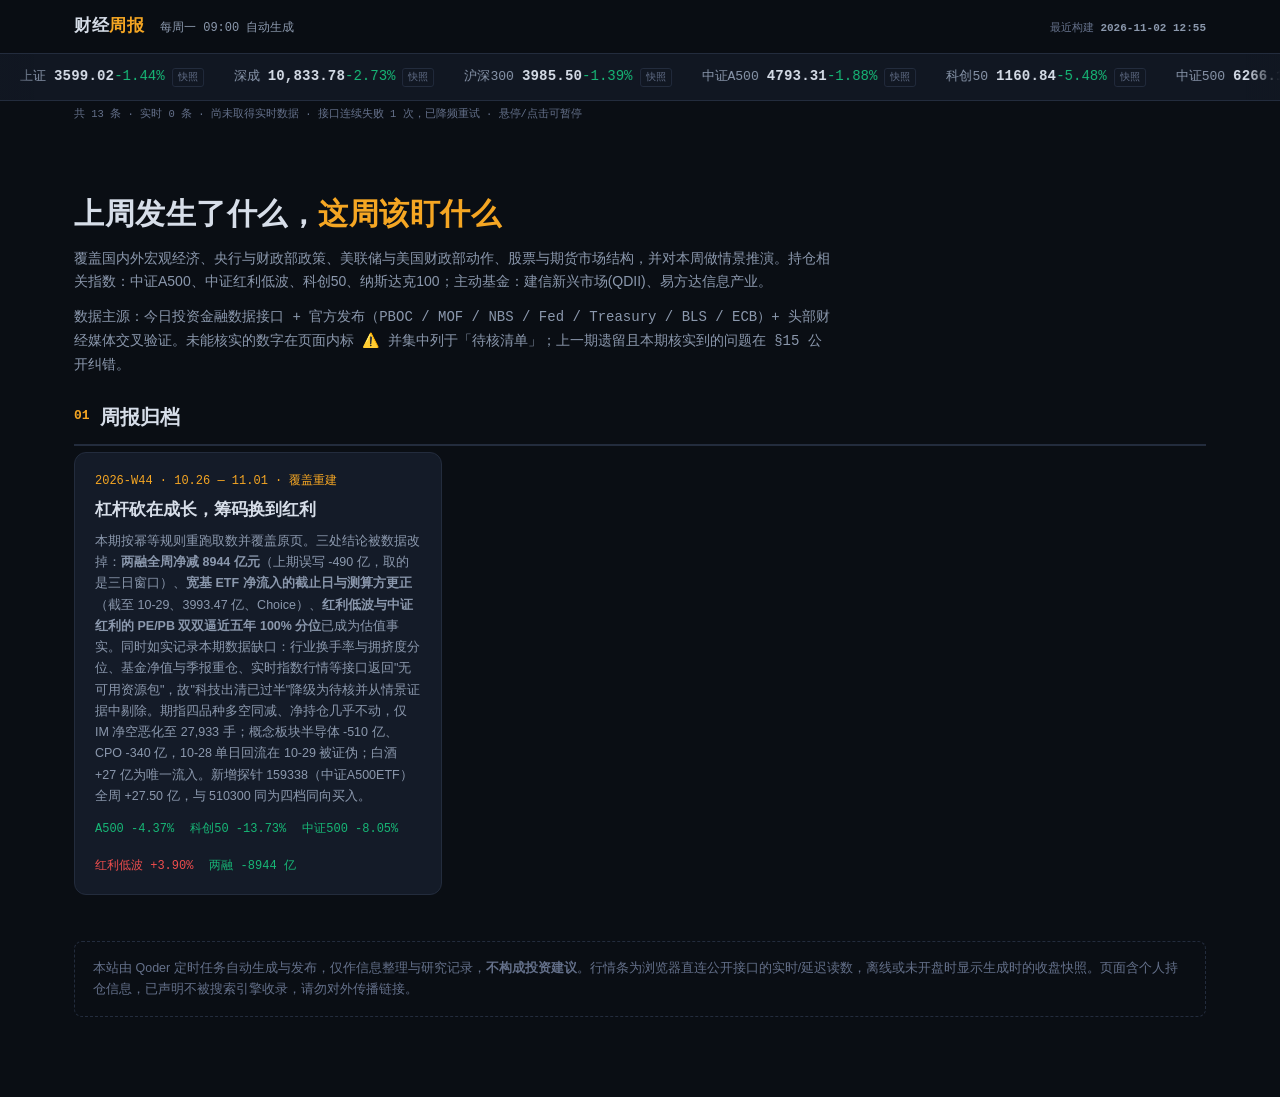
==== index.html @ dc5ccf6e "feat(holdings): 新增标普中国A股大盘红利低波50（SPCLLHCP）对照，§10.2b＋行情条＋来源59；规范补该指数取数口径与 MCP 40001 现状；资源版本递增至 2026-1" ====
<!DOCTYPE html>
<html lang="zh-CN">
<head>
<meta charset="UTF-8">
<meta name="viewport" content="width=device-width, initial-scale=1">
<meta name="robots" content="noindex,nofollow">
<title>财经周报 · 归档</title>
<link rel="stylesheet" href="assets/css/theme.css?v=2026-11-03l">
<style>
  .hero { padding: 34px 0 10px; }
  .hero h1 { font-size: 30px; margin: 0 0 8px; letter-spacing: .5px; }
  .hero h1 span { color: var(--acc); }
  .hero p { color: var(--txt-2); font-size: 14px; max-width: 760px; }
  .wk { display: block; background: var(--card); border: 1px solid var(--line); border-radius: 12px; padding: 18px 20px; }
  .wk:hover { border-color: var(--acc); text-decoration: none; }
  .wk .id { font-family: var(--mono); font-size: 12px; color: var(--acc); }
  .wk .t { font-size: 16.5px; font-weight: 700; color: var(--txt); margin: 4px 0 8px; }
  .wk .d { font-size: 12.5px; color: var(--txt-2); }
  .wk .row { display: flex; gap: 16px; flex-wrap: wrap; margin-top: 12px; font-family: var(--mono); font-size: 12px; }
  .hold { font-family: var(--mono); font-size: 12.5px; color: var(--txt-2); }
  .hold b { color: var(--txt); }
</style>
</head>
<body>

<header class="masthead">
  <div class="inner">
    <div class="brand">财经<span>周报</span></div>
    <div class="issue">每周一 09:00 自动生成</div>
    <div class="stamp">最近构建 <b>2026-11-02 12:55</b></div>
  </div>
</header>

<div class="ticker"><div class="track" id="ticker-strip"></div></div>
<div class="tickmeta"><span id="ticker-meta"></span></div>

<div class="wrap">
  <div class="hero">
    <h1>上周发生了什么，<span>这周该盯什么</span></h1>
    <p>覆盖国内外宏观经济、央行与财政部政策、美联储与美国财政部动作、股票与期货市场结构，并对本周做情景推演。持仓相关指数：中证A500、中证红利低波、科创50、纳斯达克100；主动基金：建信新兴市场(QDII)、易方达信息产业。</p>
    <p class="hold">数据主源：今日投资金融数据接口 + 官方发布（PBOC / MOF / NBS / Fed / Treasury / BLS / ECB）+ 头部财经媒体交叉验证。未能核实的数字在页面内标 <b>⚠️</b> 并集中列于「待核清单」；上一期遗留且本期核实到的问题在 §15 公开纠错。</p>
  </div>

  <section>
    <h2><span class="no">01</span>周报归档</h2>
    <div class="grid g3">
      <a class="wk" href="weeks/2026-W44.html">
        <div class="id">2026-W44 · 10.26 — 11.01 · 覆盖重建</div>
        <div class="t">杠杆砍在成长，筹码换到红利</div>
        <div class="d">本期按幂等规则重跑取数并覆盖原页。三处结论被数据改掉：<b>两融全周净减 8944 亿元</b>（上期误写 -490 亿，取的是三日窗口）、<b>宽基 ETF 净流入的截止日与测算方更正</b>（截至 10-29、3993.47 亿、Choice）、<b>红利低波与中证红利的 PE/PB 双双逼近五年 100% 分位</b>已成为估值事实。同时如实记录本期数据缺口：行业换手率与拥挤度分位、基金净值与季报重仓、实时指数行情等接口返回"无可用资源包"，故"科技出清已过半"降级为待核并从情景证据中剔除。期指四品种多空同减、净持仓几乎不动，仅 IM 净空恶化至 27,933 手；概念板块半导体 -510 亿、CPO -340 亿，10-28 单日回流在 10-29 被证伪；白酒 +27 亿为唯一流入。新增探针 159338（中证A500ETF）全周 +27.50 亿，与 510300 同为四档同向买入。</div>
        <div class="row"><span class="down">A500 -4.37%</span><span class="down">科创50 -13.73%</span><span class="down">中证500 -8.05%</span><span class="up">红利低波 +3.90%</span><span class="down">两融 -8944 亿</span></div>
      </a>
    </div>
  </section>

  <div class="disclaimer">
    本站由 Qoder 定时任务自动生成与发布，仅作信息整理与研究记录，<b>不构成投资建议</b>。行情条为浏览器直连公开接口的实时/延迟读数，离线或未开盘时显示生成时的收盘快照。页面含个人持仓信息，已声明不被搜索引擎收录，请勿对外传播链接。
  </div>
</div>

<script src="assets/js/ticker.js?v=2026-11-03l"></script>
<script>
window.FW_TICK = [
  {name:"上证",     em:"1.000001", tc:"sh000001", dec:2, snapshot:{price:3599.02, pct:-1.44}},
  {name:"深成",     em:"0.399001", tc:"sz399001", dec:2, snapshot:{price:10833.78, pct:-2.73}},
  {name:"沪深300",  em:"1.000300", tc:"sh000300", dec:2, snapshot:{price:3985.50, pct:-1.39}},
  {name:"中证A500", em:"1.000510", tc:"sh000510", dec:2, snapshot:{price:4793.31, pct:-1.88}},
  {name:"科创50",   em:"1.000688", tc:"sh000688", dec:2, snapshot:{price:1160.84, pct:-5.48}},
  {name:"中证500",  em:"1.000905", tc:"sh000905", dec:2, snapshot:{price:6266.19, pct:-2.91}},
  {name:"红利低波", em:"2.H30269",               dec:2, snapshot:{price:11380.10, pct:0.65}},
  {name:"恒生",     em:"124.HSI",  tc:"hkHSI",   dec:2, snapshot:{price:23294.42, pct:1.46}},
  {name:"纳指100",  tc:"usNDX",                  dec:2, snapshot:{price:28384.85, pct:-3.46}},
  {name:"纳指综合", tc:"usIXIC",                 dec:2, snapshot:{price:25437.00, pct:-2.86}},
  {name:"标普500",  em:"100.SPX",  tc:"usINX",   dec:2, snapshot:{price:7580.07, pct:-1.82}},
  {name:"布伦特",                                dec:2, snapshot:{price:111.79, pct:-1.44}},
  {name:"USD/CNY",                               dec:4, snapshot:{price:6.7138, pct:-0.05}}
];
</script>
</body>
</html>
---- assets/css/theme.css ----
/* 财经周报 · 深色金融终端主题 */
:root {
  --bg: #0a0e14;
  --bg-2: #111722;
  --card: #141b28;
  --card-2: #18202f;
  --line: #232c3d;
  --txt: #d7dee9;
  --txt-2: #8b98ad;
  --txt-3: #64708a;
  --up: #ef4d4d;
  --down: #17b877;
  --acc: #f5a623;
  --blue: #4b8bfd;
  --mono: "SF Mono", "JetBrains Mono", Consolas, "Courier New", monospace;
}
* { box-sizing: border-box; }
html, body { margin: 0; padding: 0; }
body {
  background: var(--bg);
  color: var(--txt);
  font-family: -apple-system, "Segoe UI", "PingFang SC", "Microsoft YaHei", sans-serif;
  font-size: 15px;
  line-height: 1.7;
  -webkit-font-smoothing: antialiased;
}
a { color: var(--blue); text-decoration: none; }
a:hover { text-decoration: underline; }

/* 顶栏 */
.masthead {
  position: sticky; top: 0; z-index: 50;
  background: rgba(10,14,20,.94);
  border-bottom: 1px solid var(--line);
  backdrop-filter: blur(8px);
}
.masthead .inner {
  max-width: 1180px; margin: 0 auto; padding: 12px 24px;
  display: flex; align-items: baseline; gap: 16px; flex-wrap: wrap;
}
.brand { font-size: 17px; font-weight: 700; letter-spacing: .5px; }
.brand span { color: var(--acc); }
.issue { font-family: var(--mono); font-size: 12px; color: var(--txt-2); }
.stamp { margin-left: auto; font-family: var(--mono); font-size: 11px; color: var(--txt-3); }
.stamp b { color: var(--txt-2); font-weight: 600; }

/* 行情条：自动滚动跑马灯（悬停/触摸暂停），字号较初版放大 */
.ticker {
  position: relative; border-bottom: 1px solid var(--line); background: var(--bg-2);
  overflow: hidden;
}
.ticker::before, .ticker::after {
  content: ""; position: absolute; top: 0; bottom: 0; width: 34px; z-index: 2; pointer-events: none;
}
.ticker::before { left: 0; background: linear-gradient(90deg, var(--bg-2), rgba(17,23,34,0)); }
.ticker::after { right: 0; background: linear-gradient(270deg, var(--bg-2), rgba(17,23,34,0)); }
.ticker .track {
  display: flex; width: max-content;
  animation: fw-marquee var(--dur, 70s) linear infinite;
  will-change: transform;
}
.ticker:hover .track, .ticker.paused .track,
.ticker:focus-within .track { animation-play-state: paused; }
.ticker .grp { display: flex; gap: 30px; padding: 11px 30px 11px 20px; }
@keyframes fw-marquee { from { transform: translateX(0); } to { transform: translateX(-50%); } }
@media (prefers-reduced-motion: reduce) {
  .ticker .track { animation: none; }
  .ticker { overflow-x: auto; }
}
.q { flex: 0 0 auto; font-family: var(--mono); font-size: 14px; white-space: nowrap; display: inline-flex; align-items: baseline; }
.q .n { color: var(--txt-2); margin-right: 8px; font-size: 13px; }
.q .v { font-weight: 700; letter-spacing: .2px; }
.q .c.up { color: var(--up); }
.q .c.down { color: var(--down); }
.q .c.flat { color: var(--txt-2); }
.q .mode { font-size: 10px; color: var(--txt-3); margin-left: 7px; border: 1px solid var(--line); padding: 0 5px; border-radius: 3px; }
.q .mode.live { color: var(--down); border-color: #1d4b3a; }
.tickmeta {
  max-width: 1180px; margin: 0 auto; padding: 5px 24px 0;
  font-family: var(--mono); font-size: 10.5px; color: var(--txt-3);
}

/* 布局 */
.wrap { max-width: 1180px; margin: 0 auto; padding: 30px 24px 80px; }
section { margin-bottom: 46px; scroll-margin-top: 120px; }
h2 {
  font-size: 20px; margin: 0 0 6px; padding-bottom: 10px;
  border-bottom: 2px solid var(--line); display: flex; align-items: center; gap: 10px;
}
h2 .no { font-family: var(--mono); color: var(--acc); font-size: 13px; }
h3 { font-size: 15.5px; margin: 26px 0 10px; color: var(--txt); }
h4 { font-size: 13.5px; margin: 18px 0 8px; color: var(--txt-2); font-weight: 600; }
.lead { color: var(--txt-2); font-size: 13px; margin: 0 0 18px; }
p { margin: 0 0 12px; }

/* 卡片 / 网格 */
.grid { display: grid; gap: 14px; }
.g2 { grid-template-columns: repeat(2, 1fr); }
.g3 { grid-template-columns: repeat(3, 1fr); }
.g4 { grid-template-columns: repeat(4, 1fr); }
.card {
  background: var(--card); border: 1px solid var(--line); border-radius: 10px;
  padding: 16px 18px;
}
.card.accent { border-left: 3px solid var(--acc); }
.card.risk { border-left: 3px solid var(--up); background: #1c1620; }
.card.base { border-left: 3px solid var(--down); }
.card h4 { margin-top: 0; color: var(--txt); }
.metric { font-family: var(--mono); font-size: 24px; font-weight: 700; }
.metric.up { color: var(--up); }
.metric.down { color: var(--down); }
.label { font-size: 12px; color: var(--txt-2); }
.sub { font-size: 11.5px; color: var(--txt-3); font-family: var(--mono); }

/* 表格 */
table { width: 100%; border-collapse: collapse; font-size: 13px; margin: 10px 0 6px; }
th, td { padding: 9px 11px; border-bottom: 1px solid var(--line); text-align: right; }
th:first-child, td:first-child { text-align: left; }
thead th { color: var(--txt-2); font-weight: 600; font-size: 11.5px; text-transform: uppercase; letter-spacing: .4px; background: var(--card-2); }
tbody tr:hover { background: #171f2d; }
td.up, .up { color: var(--up); }
td.down, .down { color: var(--down); }
td.num, .num { font-family: var(--mono); }

/* 列表与要点 */
ul.tight { margin: 0; padding-left: 20px; }
ul.tight li { margin-bottom: 7px; }
.pill {
  display: inline-block; font-size: 11px; font-family: var(--mono);
  padding: 1px 8px; border-radius: 20px; border: 1px solid var(--line);
  color: var(--txt-2); margin-right: 6px;
}
.pill.bull { color: var(--up); border-color: #55272e; }
.pill.bear { color: var(--down); border-color: #1d4b3a; }
.pill.warn { color: var(--acc); border-color: #4a3a1a; }
.tag-verify { color: var(--acc); cursor: help; }
sup { font-size: 9.5px; color: var(--txt-3); font-family: var(--mono); }
a sup { color: var(--blue); }
#src ol { padding-left: 26px; }
#src li { margin-bottom: 6px; word-break: break-all; }

/* 图：高度由 chart.js 按内容设定（横向条形会自动变高），容器一律 overflow:hidden。
   旧版固定 300px + 脚本设 overflow-x:auto，会让浏览器把 overflow-y 也算成 auto，
   于是图右侧冒出一根竖向滚动条（2026-11-02 用户截图指出）。现在不许出现任何滚动条。 */
.chart { height: auto; min-height: 220px; margin: 8px 0 4px; overflow: hidden; }
.chart-note { font-size: 11.5px; color: var(--txt-3); }

/* 脚注 */
.src { font-size: 11.5px; color: var(--txt-3); }
.src ol { padding-left: 20px; margin: 6px 0; }
.disclaimer {
  margin-top: 36px; padding: 16px 18px; border: 1px dashed var(--line);
  border-radius: 8px; color: var(--txt-3); font-size: 12.5px;
}
footer.pager { display: flex; justify-content: space-between; gap: 12px; margin-top: 30px; flex-wrap: wrap; }
footer.pager a {
  border: 1px solid var(--line); border-radius: 8px; padding: 10px 16px;
  font-size: 13px; color: var(--txt-2);
}
footer.pager a:hover { border-color: var(--acc); color: var(--txt); text-decoration: none; }

/* 侧栏目录 */
.toc {
  position: fixed; right: 18px; top: 120px; width: 160px; z-index: 40;
  font-size: 12px; border-left: 1px solid var(--line); padding-left: 12px;
}
.toc a { display: block; color: var(--txt-3); margin-bottom: 7px; }
.toc a:hover, .toc a.on { color: var(--acc); text-decoration: none; }
@media (max-width: 1500px) { .toc { display: none; } }
/* 移动端与窄屏适配 */
@media (max-width: 1200px) {
  .wrap { padding: 24px 18px 64px; }
}
@media (max-width: 860px) {
  .g2, .g3 { grid-template-columns: minmax(0, 1fr); }
  .g4 { grid-template-columns: repeat(2, minmax(0, 1fr)); }
  body { font-size: 14.5px; }
  .wrap { padding: 18px 13px 54px; }
  .masthead .inner, .ticker .inner, .tickmeta { padding-left: 13px; padding-right: 13px; }
  .masthead .inner { gap: 8px; padding-top: 10px; padding-bottom: 10px; }
  .brand { font-size: 15.5px; }
  .issue, .stamp { font-size: 10.5px; }
  .stamp { margin-left: 0; flex-basis: 100%; }
  h2 { font-size: 17.5px; }
  .lead { font-size: 12.5px; }
  .q { font-size: 13.5px; }
  .q .n { font-size: 12.5px; }
  .ticker .grp { gap: 22px; padding: 9px 22px 9px 13px; }
  .card { padding: 13px 14px; }
  .metric { font-size: 19px; }
  .chart { min-height: 200px; }
  table { font-size: 13px; }
  th, td { padding: 7px 8px; }
  .wk .row { font-size: 11.5px; gap: 10px; }
  footer.pager { flex-direction: column; }
  footer.pager a { text-align: center; }

  /* 关键修正：旧版把所有表格在窄屏一律 min-width:620px，
     两列表格也被撑开，导致卡片胀破网格列宽（§2.2 就是这么坏的）。
     现在按列数分策略：≥3 列改成"一行一张卡"的堆叠视图，2 列表格自然换行。 */
  table[data-stack="1"] { display: block; min-width: 0; }
  table[data-stack="1"] thead { display: none; }
  table[data-stack="1"], table[data-stack="1"] tbody { width: 100%; }
  table[data-stack="1"] tr {
    display: grid; grid-template-columns: 1fr 1fr; gap: 2px 12px; align-items: baseline;
    border: 1px solid var(--line); border-left: 3px solid var(--acc);
    border-radius: 8px; padding: 9px 11px; margin-bottom: 8px; background: var(--card-2);
  }
  table[data-stack="1"] td {
    display: flex; justify-content: space-between; align-items: baseline; gap: 8px;
    border: 0; padding: 2px 0; text-align: right; font-size: 12.8px; min-width: 0;
  }
  table[data-stack="1"] td::before {
    content: attr(data-label); color: var(--txt-2); font-size: 11.5px;
    text-align: left; flex: 0 0 auto; max-width: 46%;
  }
  table[data-stack="1"] td:first-child::before { content: none; }
  table[data-stack="1"] td:first-child {
    display: block; grid-column: 1 / -1; color: var(--txt); font-weight: 700; text-align: left;
    font-size: 13px; margin-bottom: 5px; padding-bottom: 5px; border-bottom: 1px solid var(--line);
  }
  table[data-stack="1"] td.num { font-family: var(--mono); }
  /* 堆叠单元格的值是唯一弹性子项：不给 min-width:0 与换行约束时，
     长句和 [n] 上标会把卡片撑宽、进而撑破文档宽度（窄屏横向溢出）。 */
  table[data-stack="1"] td > * { min-width: 0; overflow-wrap: anywhere; }
  table[data-stack="1"] td { overflow-wrap: anywhere; }
  /* grid/flex 子项默认 min-width:auto，长内容会把轨道撑到超过容器；必须显式收到 0。 */
  table[data-stack="1"] tr > * { min-width: 0; }
  .card > *, .lead, .chart-note { overflow-wrap: anywhere; }
  /* 未堆叠的窄表（1—2 列）：自然换行，不强制宽度 */
  .tscroll table { min-width: 0; }
  .tscroll { overflow-x: visible; }

  /* 窄屏没有侧栏目录，改成一行可滑动的章节胶囊（之前手机端完全没有导航） */
  .masthead { position: static; }
  .toc {
    display: flex; position: static; width: auto; z-index: auto;
    border-left: 0; border-bottom: 1px solid var(--line); padding: 8px 0 10px;
    margin-bottom: 10px; overflow-x: auto; gap: 10px; scrollbar-width: none;
  }
  .toc::-webkit-scrollbar { display: none; }
  .toc a {
    flex: 0 0 auto; display: inline-block; margin: 0; white-space: nowrap;
    border: 1px solid var(--line); border-radius: 20px; padding: 3px 11px; font-size: 11.5px;
  }
}
/* 横向滚动容器只在超宽表格且未堆叠时启用 */
.tscroll { scrollbar-width: thin; }
.tscroll[data-scroll="1"] { overflow-x: auto; -webkit-overflow-scrolling: touch; padding-bottom: 4px; }
.tscroll[data-scroll="1"]::after {
  content: "← 表格可左右滑动 →"; display: block; text-align: center;
  font-family: var(--mono); font-size: 10.5px; color: var(--txt-3); padding: 3px 0 6px;
}
.chart-hint {
  text-align: center; font-family: var(--mono); font-size: 10.5px; color: var(--txt-3);
  padding: 2px 0 6px;
}
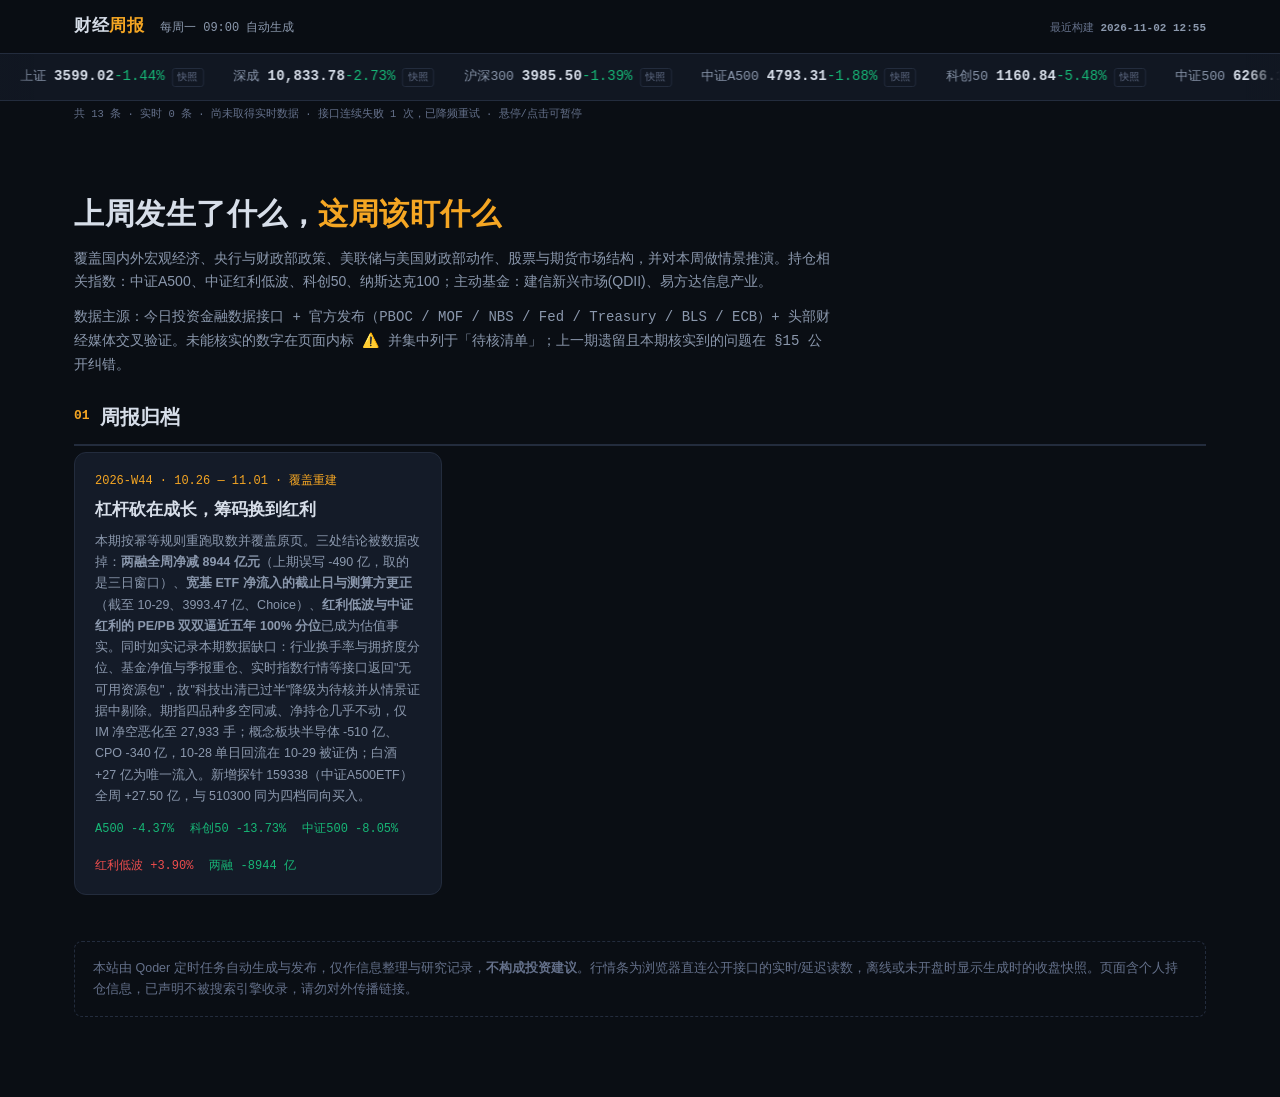
==== commit 960b4eb4: "chore(check): 加入页内相对链接存在性校验（早报 404 同类 bug 预防），资源版本递增至 2026-11-04m" ====
--- a/index.html
+++ b/index.html
@@ -5,7 +5,7 @@
 <meta name="viewport" content="width=device-width, initial-scale=1">
 <meta name="robots" content="noindex,nofollow">
 <title>财经周报 · 归档</title>
-<link rel="stylesheet" href="assets/css/theme.css?v=2026-11-03l">
+<link rel="stylesheet" href="assets/css/theme.css?v=2026-11-04m">
 <style>
   .hero { padding: 34px 0 10px; }
   .hero h1 { font-size: 30px; margin: 0 0 8px; letter-spacing: .5px; }
@@ -58,7 +58,7 @@
   </div>
 </div>
 
-<script src="assets/js/ticker.js?v=2026-11-03l"></script>
+<script src="assets/js/ticker.js?v=2026-11-04m"></script>
 <script>
 window.FW_TICK = [
   {name:"上证",     em:"1.000001", tc:"sh000001", dec:2, snapshot:{price:3599.02, pct:-1.44}},
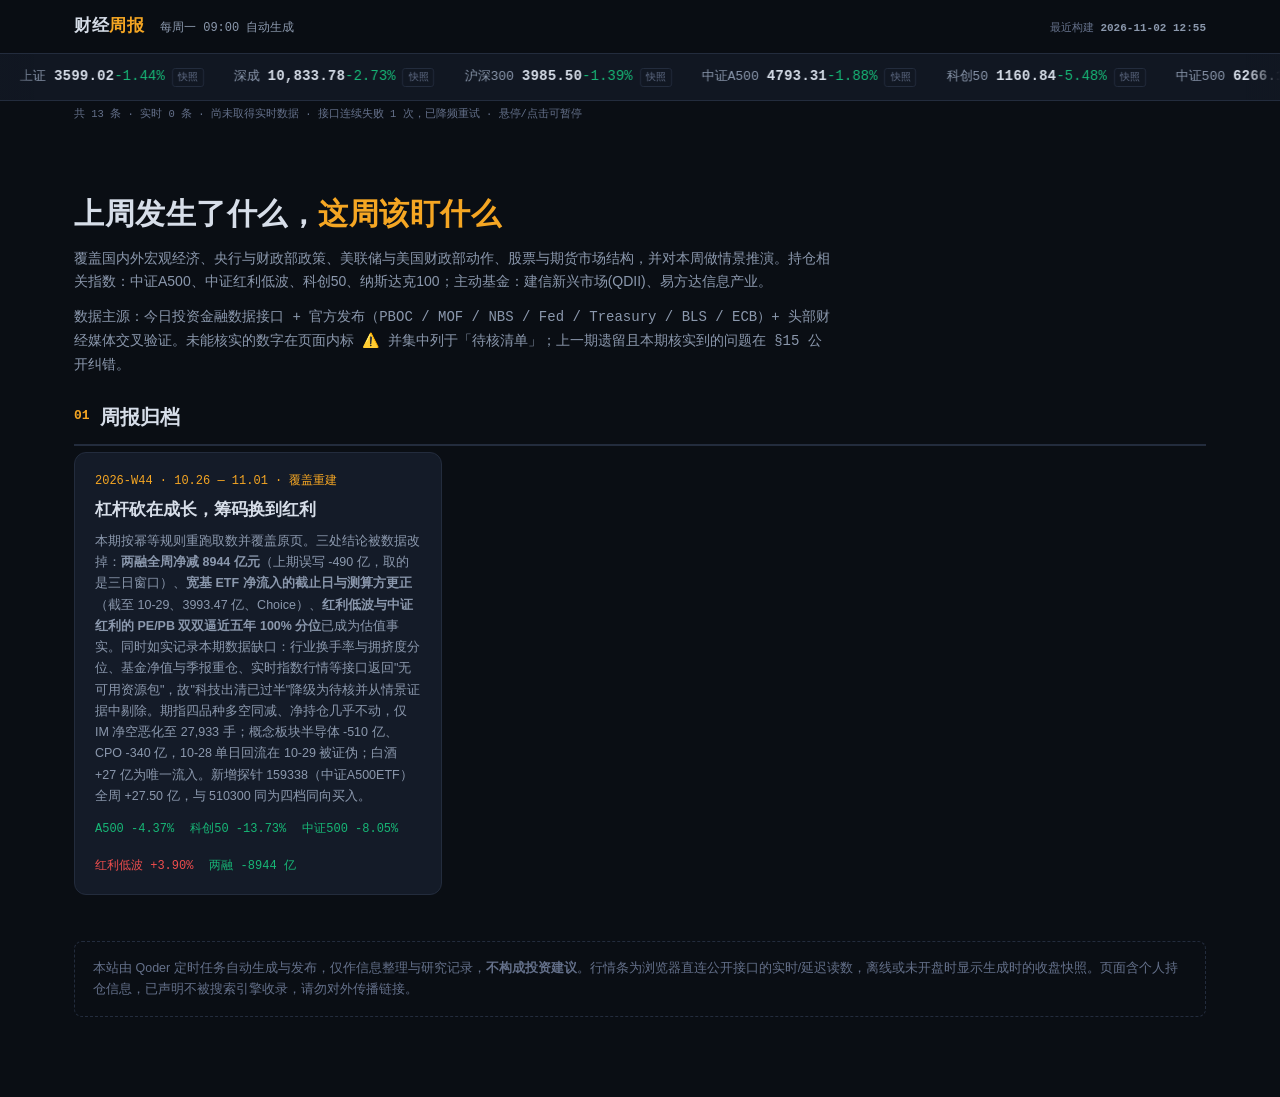
==== commit 9f4a2dc3: "feat(probes): 宽基 ETF 探针改为「每指数一只锚 ETF＝规模最大、正文写全称+跟踪指数」，新增 assets/fetch_etf_anchor.js（东财 fundmobapi EN" ====
--- a/index.html
+++ b/index.html
@@ -5,7 +5,7 @@
 <meta name="viewport" content="width=device-width, initial-scale=1">
 <meta name="robots" content="noindex,nofollow">
 <title>财经周报 · 归档</title>
-<link rel="stylesheet" href="assets/css/theme.css?v=2026-11-04m">
+<link rel="stylesheet" href="assets/css/theme.css?v=2026-11-06n">
 <style>
   .hero { padding: 34px 0 10px; }
   .hero h1 { font-size: 30px; margin: 0 0 8px; letter-spacing: .5px; }
@@ -58,7 +58,7 @@
   </div>
 </div>
 
-<script src="assets/js/ticker.js?v=2026-11-04m"></script>
+<script src="assets/js/ticker.js?v=2026-11-06n"></script>
 <script>
 window.FW_TICK = [
   {name:"上证",     em:"1.000001", tc:"sh000001", dec:2, snapshot:{price:3599.02, pct:-1.44}},
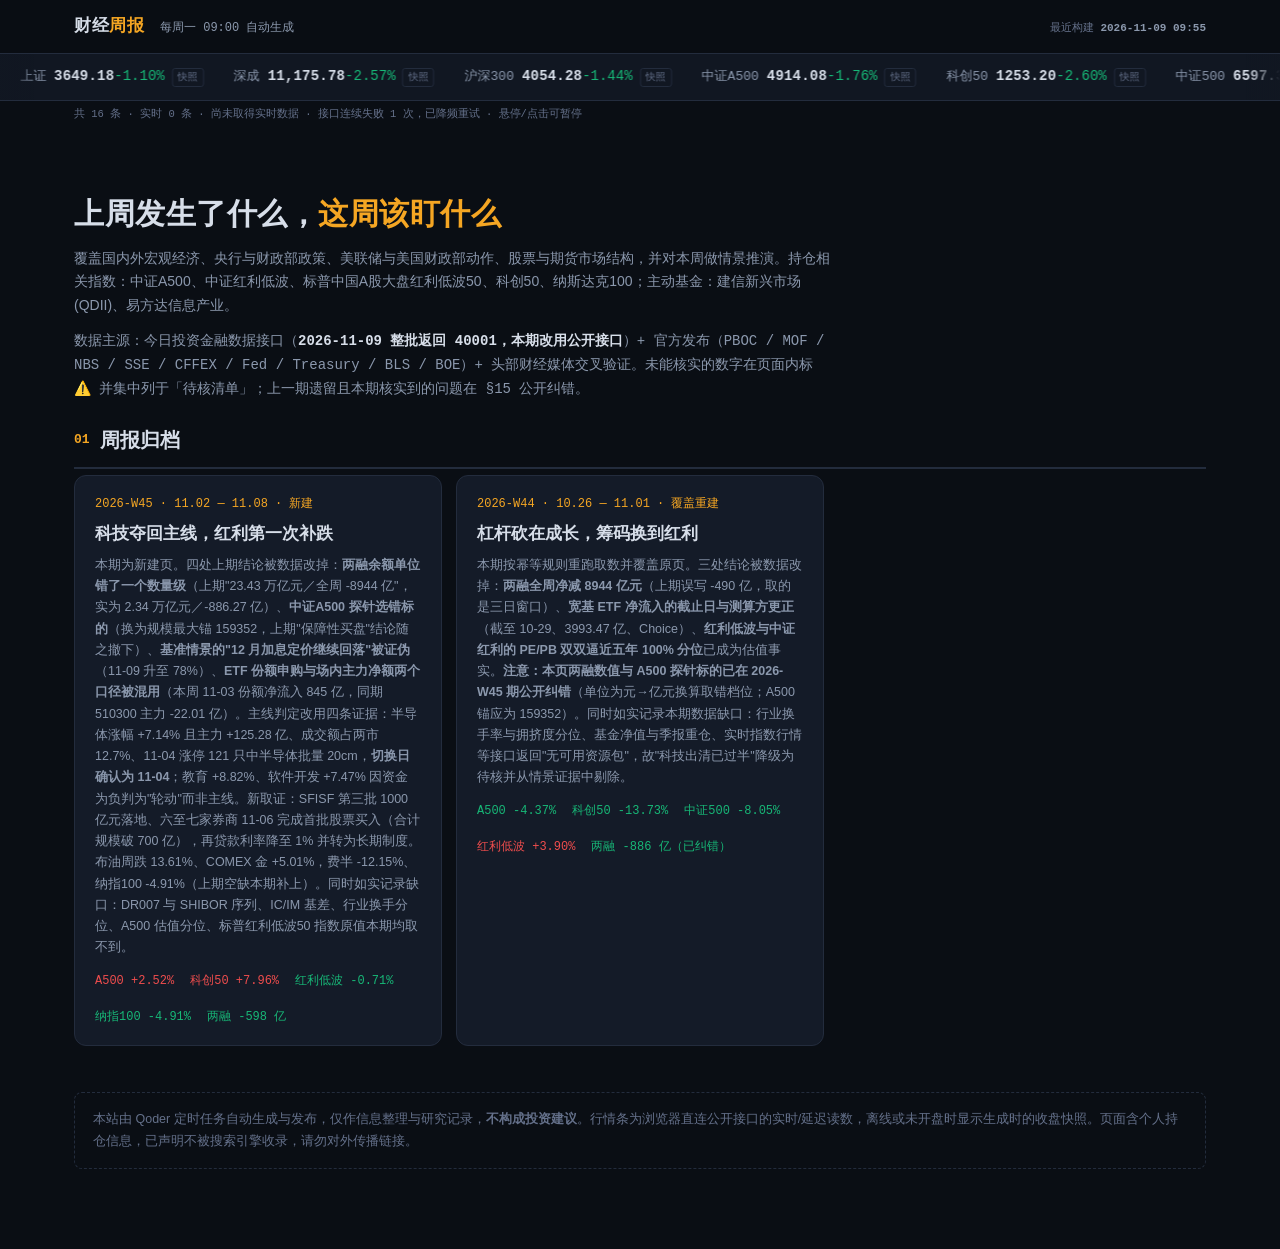
==== commit 0a738e47: "report: 2026-W45 科技夺回主线，红利第一次补跌 新建 11.02—11.08 期周报页与数据快照，重建归档首页。 MCP 本期整批 40001，取数改用规范 §2.5 公开接口。 公开" ====
--- a/index.html
+++ b/index.html
@@ -27,7 +27,7 @@
   <div class="inner">
     <div class="brand">财经<span>周报</span></div>
     <div class="issue">每周一 09:00 自动生成</div>
-    <div class="stamp">最近构建 <b>2026-11-02 12:55</b></div>
+    <div class="stamp">最近构建 <b>2026-11-09 09:55</b></div>
   </div>
 </header>
 
@@ -37,18 +37,24 @@
 <div class="wrap">
   <div class="hero">
     <h1>上周发生了什么，<span>这周该盯什么</span></h1>
-    <p>覆盖国内外宏观经济、央行与财政部政策、美联储与美国财政部动作、股票与期货市场结构，并对本周做情景推演。持仓相关指数：中证A500、中证红利低波、科创50、纳斯达克100；主动基金：建信新兴市场(QDII)、易方达信息产业。</p>
-    <p class="hold">数据主源：今日投资金融数据接口 + 官方发布（PBOC / MOF / NBS / Fed / Treasury / BLS / ECB）+ 头部财经媒体交叉验证。未能核实的数字在页面内标 <b>⚠️</b> 并集中列于「待核清单」；上一期遗留且本期核实到的问题在 §15 公开纠错。</p>
+    <p>覆盖国内外宏观经济、央行与财政部政策、美联储与美国财政部动作、股票与期货市场结构，并对本周做情景推演。持仓相关指数：中证A500、中证红利低波、标普中国A股大盘红利低波50、科创50、纳斯达克100；主动基金：建信新兴市场(QDII)、易方达信息产业。</p>
+    <p class="hold">数据主源：今日投资金融数据接口（<b>2026-11-09 整批返回 40001，本期改用公开接口</b>）+ 官方发布（PBOC / MOF / NBS / SSE / CFFEX / Fed / Treasury / BLS / BOE）+ 头部财经媒体交叉验证。未能核实的数字在页面内标 <b>⚠️</b> 并集中列于「待核清单」；上一期遗留且本期核实到的问题在 §15 公开纠错。</p>
   </div>
 
   <section>
     <h2><span class="no">01</span>周报归档</h2>
     <div class="grid g3">
+      <a class="wk" href="weeks/2026-W45.html">
+        <div class="id">2026-W45 · 11.02 — 11.08 · 新建</div>
+        <div class="t">科技夺回主线，红利第一次补跌</div>
+        <div class="d">本期为新建页。四处上期结论被数据改掉：<b>两融余额单位错了一个数量级</b>（上期"23.43 万亿元／全周 -8944 亿"，实为 2.34 万亿元／-886.27 亿）、<b>中证A500 探针选错标的</b>（换为规模最大锚 159352，上期"保障性买盘"结论随之撤下）、<b>基准情景的"12 月加息定价继续回落"被证伪</b>（11-09 升至 78%）、<b>ETF 份额申购与场内主力净额两个口径被混用</b>（本周 11-03 份额净流入 845 亿，同期 510300 主力 -22.01 亿）。主线判定改用四条证据：半导体涨幅 +7.14% 且主力 +125.28 亿、成交额占两市 12.7%、11-04 涨停 121 只中半导体批量 20cm，<b>切换日确认为 11-04</b>；教育 +8.82%、软件开发 +7.47% 因资金为负判为"轮动"而非主线。新取证：SFISF 第三批 1000 亿元落地、六至七家券商 11-06 完成首批股票买入（合计规模破 700 亿），再贷款利率降至 1% 并转为长期制度。布油周跌 13.61%、COMEX 金 +5.01%，费半 -12.15%、纳指100 -4.91%（上期空缺本期补上）。同时如实记录缺口：DR007 与 SHIBOR 序列、IC/IM 基差、行业换手分位、A500 估值分位、标普红利低波50 指数原值本期均取不到。</div>
+        <div class="row"><span class="up">A500 +2.52%</span><span class="up">科创50 +7.96%</span><span class="down">红利低波 -0.71%</span><span class="down">纳指100 -4.91%</span><span class="down">两融 -598 亿</span></div>
+      </a>
       <a class="wk" href="weeks/2026-W44.html">
         <div class="id">2026-W44 · 10.26 — 11.01 · 覆盖重建</div>
         <div class="t">杠杆砍在成长，筹码换到红利</div>
-        <div class="d">本期按幂等规则重跑取数并覆盖原页。三处结论被数据改掉：<b>两融全周净减 8944 亿元</b>（上期误写 -490 亿，取的是三日窗口）、<b>宽基 ETF 净流入的截止日与测算方更正</b>（截至 10-29、3993.47 亿、Choice）、<b>红利低波与中证红利的 PE/PB 双双逼近五年 100% 分位</b>已成为估值事实。同时如实记录本期数据缺口：行业换手率与拥挤度分位、基金净值与季报重仓、实时指数行情等接口返回"无可用资源包"，故"科技出清已过半"降级为待核并从情景证据中剔除。期指四品种多空同减、净持仓几乎不动，仅 IM 净空恶化至 27,933 手；概念板块半导体 -510 亿、CPO -340 亿，10-28 单日回流在 10-29 被证伪；白酒 +27 亿为唯一流入。新增探针 159338（中证A500ETF）全周 +27.50 亿，与 510300 同为四档同向买入。</div>
-        <div class="row"><span class="down">A500 -4.37%</span><span class="down">科创50 -13.73%</span><span class="down">中证500 -8.05%</span><span class="up">红利低波 +3.90%</span><span class="down">两融 -8944 亿</span></div>
+        <div class="d">本期按幂等规则重跑取数并覆盖原页。三处结论被数据改掉：<b>两融全周净减 8944 亿元</b>（上期误写 -490 亿，取的是三日窗口）、<b>宽基 ETF 净流入的截止日与测算方更正</b>（截至 10-29、3993.47 亿、Choice）、<b>红利低波与中证红利的 PE/PB 双双逼近五年 100% 分位</b>已成为估值事实。<b>注意：本页两融数值与 A500 探针标的已在 2026-W45 期公开纠错</b>（单位为元→亿元换算取错档位；A500 锚应为 159352）。同时如实记录本期数据缺口：行业换手率与拥挤度分位、基金净值与季报重仓、实时指数行情等接口返回"无可用资源包"，故"科技出清已过半"降级为待核并从情景证据中剔除。</div>
+        <div class="row"><span class="down">A500 -4.37%</span><span class="down">科创50 -13.73%</span><span class="down">中证500 -8.05%</span><span class="up">红利低波 +3.90%</span><span class="down">两融 -886 亿（已纠错）</span></div>
       </a>
     </div>
   </section>
@@ -61,19 +67,22 @@
 <script src="assets/js/ticker.js?v=2026-11-06n"></script>
 <script>
 window.FW_TICK = [
-  {name:"上证",     em:"1.000001", tc:"sh000001", dec:2, snapshot:{price:3599.02, pct:-1.44}},
-  {name:"深成",     em:"0.399001", tc:"sz399001", dec:2, snapshot:{price:10833.78, pct:-2.73}},
-  {name:"沪深300",  em:"1.000300", tc:"sh000300", dec:2, snapshot:{price:3985.50, pct:-1.39}},
-  {name:"中证A500", em:"1.000510", tc:"sh000510", dec:2, snapshot:{price:4793.31, pct:-1.88}},
-  {name:"科创50",   em:"1.000688", tc:"sh000688", dec:2, snapshot:{price:1160.84, pct:-5.48}},
-  {name:"中证500",  em:"1.000905", tc:"sh000905", dec:2, snapshot:{price:6266.19, pct:-2.91}},
-  {name:"红利低波", em:"2.H30269",               dec:2, snapshot:{price:11380.10, pct:0.65}},
-  {name:"恒生",     em:"124.HSI",  tc:"hkHSI",   dec:2, snapshot:{price:23294.42, pct:1.46}},
-  {name:"纳指100",  tc:"usNDX",                  dec:2, snapshot:{price:28384.85, pct:-3.46}},
-  {name:"纳指综合", tc:"usIXIC",                 dec:2, snapshot:{price:25437.00, pct:-2.86}},
-  {name:"标普500",  em:"100.SPX",  tc:"usINX",   dec:2, snapshot:{price:7580.07, pct:-1.82}},
-  {name:"布伦特",                                dec:2, snapshot:{price:111.79, pct:-1.44}},
-  {name:"USD/CNY",                               dec:4, snapshot:{price:6.7138, pct:-0.05}}
+  {name:"上证",     em:"1.000001", tc:"sh000001", dec:2, snapshot:{price:3649.18, pct:-1.10}},
+  {name:"深成",     em:"0.399001", tc:"sz399001", dec:2, snapshot:{price:11175.78, pct:-2.57}},
+  {name:"沪深300",  em:"1.000300", tc:"sh000300", dec:2, snapshot:{price:4054.28, pct:-1.44}},
+  {name:"中证A500", em:"1.000510", tc:"sh000510", dec:2, snapshot:{price:4914.08, pct:-1.76}},
+  {name:"科创50",   em:"1.000688", tc:"sh000688", dec:2, snapshot:{price:1253.20, pct:-2.60}},
+  {name:"中证500",  em:"1.000905", tc:"sh000905", dec:2, snapshot:{price:6597.35, pct:-2.13}},
+  {name:"创业板",   em:"0.399006", tc:"sz399006", dec:2, snapshot:{price:2465.23, pct:-3.96}},
+  {name:"红利低波", em:"2.H30269",               dec:2, snapshot:{price:11299.76, pct:1.05}},
+  {name:"标普红利低波50", em:"1.515450",         dec:3, snapshot:{price:1.484, pct:1.50}},
+  {name:"恒生",     em:"100.HSI",    tc:"hkHSI",  dec:2, snapshot:{price:24481.86, pct:-1.27}},
+  {name:"纳指100",  em:"100.NDX100", tc:"usNDX",  dec:2, snapshot:{price:26989.99, pct:1.35}},
+  {name:"纳指综合", em:"100.NDX",    tc:"usIXIC", dec:2, snapshot:{price:24579.42, pct:1.09}},
+  {name:"标普500",  em:"100.SPX",    tc:"usINX",  dec:2, snapshot:{price:7376.86, pct:0.31}},
+  {name:"道指",     em:"100.DJIA",   tc:"usDJI",  dec:2, snapshot:{price:51285.73, pct:-0.46}},
+  {name:"布伦特",                                dec:2, snapshot:{price:97.97, pct:-1.36}},
+  {name:"USD/CNH",                               dec:4, snapshot:{price:6.6738, pct:0.13}}
 ];
 </script>
 </body>
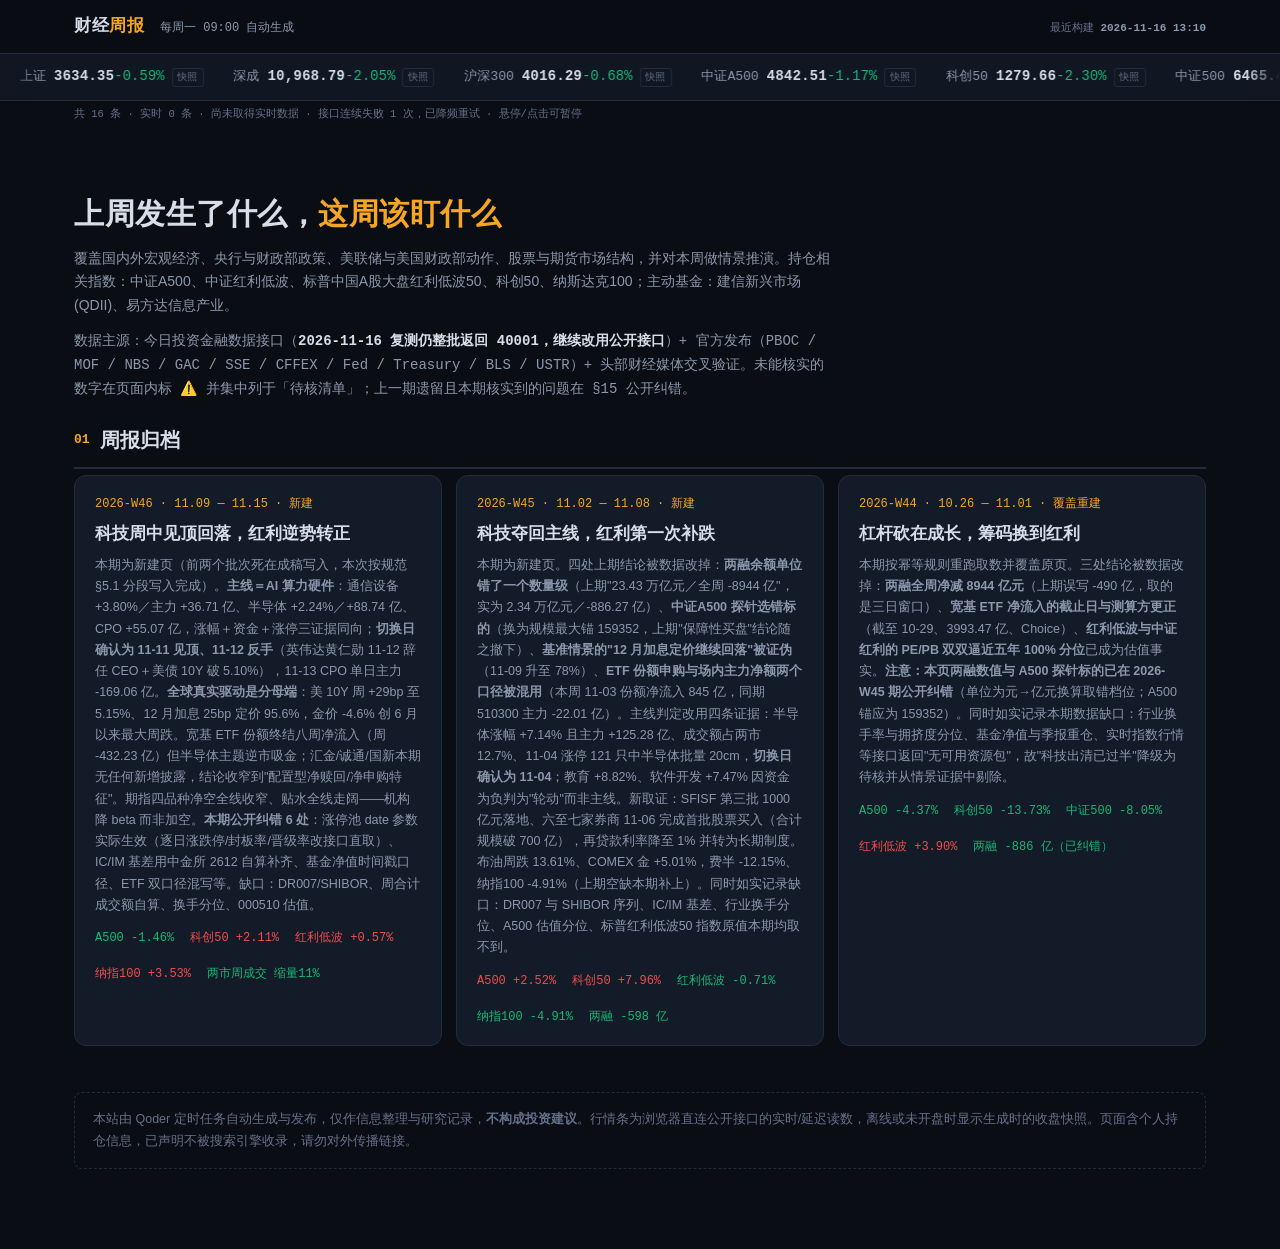
==== commit 4bcb95ad: "report: 2026-W46 科技周中见顶回落，红利逆势转正（分段成稿首跑；涨停池 date 参数生效等 6 处公开纠错）" ====
--- a/index.html
+++ b/index.html
@@ -27,7 +27,7 @@
   <div class="inner">
     <div class="brand">财经<span>周报</span></div>
     <div class="issue">每周一 09:00 自动生成</div>
-    <div class="stamp">最近构建 <b>2026-11-09 09:55</b></div>
+    <div class="stamp">最近构建 <b>2026-11-16 13:10</b></div>
   </div>
 </header>
 
@@ -38,12 +38,18 @@
   <div class="hero">
     <h1>上周发生了什么，<span>这周该盯什么</span></h1>
     <p>覆盖国内外宏观经济、央行与财政部政策、美联储与美国财政部动作、股票与期货市场结构，并对本周做情景推演。持仓相关指数：中证A500、中证红利低波、标普中国A股大盘红利低波50、科创50、纳斯达克100；主动基金：建信新兴市场(QDII)、易方达信息产业。</p>
-    <p class="hold">数据主源：今日投资金融数据接口（<b>2026-11-09 整批返回 40001，本期改用公开接口</b>）+ 官方发布（PBOC / MOF / NBS / SSE / CFFEX / Fed / Treasury / BLS / BOE）+ 头部财经媒体交叉验证。未能核实的数字在页面内标 <b>⚠️</b> 并集中列于「待核清单」；上一期遗留且本期核实到的问题在 §15 公开纠错。</p>
+    <p class="hold">数据主源：今日投资金融数据接口（<b>2026-11-16 复测仍整批返回 40001，继续改用公开接口</b>）+ 官方发布（PBOC / MOF / NBS / GAC / SSE / CFFEX / Fed / Treasury / BLS / USTR）+ 头部财经媒体交叉验证。未能核实的数字在页面内标 <b>⚠️</b> 并集中列于「待核清单」；上一期遗留且本期核实到的问题在 §15 公开纠错。</p>
   </div>
 
   <section>
     <h2><span class="no">01</span>周报归档</h2>
     <div class="grid g3">
+      <a class="wk" href="weeks/2026-W46.html">
+        <div class="id">2026-W46 · 11.09 — 11.15 · 新建</div>
+        <div class="t">科技周中见顶回落，红利逆势转正</div>
+        <div class="d">本期为新建页（前两个批次死在成稿写入，本次按规范 §5.1 分段写入完成）。<b>主线＝AI 算力硬件</b>：通信设备 +3.80%／主力 +36.71 亿、半导体 +2.24%／+88.74 亿、CPO +55.07 亿，涨幅＋资金＋涨停三证据同向；<b>切换日确认为 11-11 见顶、11-12 反手</b>（英伟达黄仁勋 11-12 辞任 CEO＋美债 10Y 破 5.10%），11-13 CPO 单日主力 -169.06 亿。<b>全球真实驱动是分母端</b>：美 10Y 周 +29bp 至 5.15%、12 月加息 25bp 定价 95.6%，金价 -4.6% 创 6 月以来最大周跌。宽基 ETF 份额终结八周净流入（周 -432.23 亿）但半导体主题逆市吸金；汇金/诚通/国新本期无任何新增披露，结论收窄到"配置型净赎回/净申购特征"。期指四品种净空全线收窄、贴水全线走阔——机构降 beta 而非加空。<b>本期公开纠错 6 处</b>：涨停池 date 参数实际生效（逐日涨跌停/封板率/晋级率改接口直取）、IC/IM 基差用中金所 2612 自算补齐、基金净值时间戳口径、ETF 双口径混写等。缺口：DR007/SHIBOR、周合计成交额自算、换手分位、000510 估值。</div>
+        <div class="row"><span class="down">A500 -1.46%</span><span class="up">科创50 +2.11%</span><span class="up">红利低波 +0.57%</span><span class="up">纳指100 +3.53%</span><span class="down">两市周成交 缩量11%</span></div>
+      </a>
       <a class="wk" href="weeks/2026-W45.html">
         <div class="id">2026-W45 · 11.02 — 11.08 · 新建</div>
         <div class="t">科技夺回主线，红利第一次补跌</div>
@@ -67,22 +73,22 @@
 <script src="assets/js/ticker.js?v=2026-11-06n"></script>
 <script>
 window.FW_TICK = [
-  {name:"上证",     em:"1.000001", tc:"sh000001", dec:2, snapshot:{price:3649.18, pct:-1.10}},
-  {name:"深成",     em:"0.399001", tc:"sz399001", dec:2, snapshot:{price:11175.78, pct:-2.57}},
-  {name:"沪深300",  em:"1.000300", tc:"sh000300", dec:2, snapshot:{price:4054.28, pct:-1.44}},
-  {name:"中证A500", em:"1.000510", tc:"sh000510", dec:2, snapshot:{price:4914.08, pct:-1.76}},
-  {name:"科创50",   em:"1.000688", tc:"sh000688", dec:2, snapshot:{price:1253.20, pct:-2.60}},
-  {name:"中证500",  em:"1.000905", tc:"sh000905", dec:2, snapshot:{price:6597.35, pct:-2.13}},
-  {name:"创业板",   em:"0.399006", tc:"sz399006", dec:2, snapshot:{price:2465.23, pct:-3.96}},
-  {name:"红利低波", em:"2.H30269",               dec:2, snapshot:{price:11299.76, pct:1.05}},
-  {name:"标普红利低波50", em:"1.515450",         dec:3, snapshot:{price:1.484, pct:1.50}},
-  {name:"恒生",     em:"100.HSI",    tc:"hkHSI",  dec:2, snapshot:{price:24481.86, pct:-1.27}},
-  {name:"纳指100",  em:"100.NDX100", tc:"usNDX",  dec:2, snapshot:{price:26989.99, pct:1.35}},
-  {name:"纳指综合", em:"100.NDX",    tc:"usIXIC", dec:2, snapshot:{price:24579.42, pct:1.09}},
-  {name:"标普500",  em:"100.SPX",    tc:"usINX",  dec:2, snapshot:{price:7376.86, pct:0.31}},
-  {name:"道指",     em:"100.DJIA",   tc:"usDJI",  dec:2, snapshot:{price:51285.73, pct:-0.46}},
-  {name:"布伦特",                                dec:2, snapshot:{price:97.97, pct:-1.36}},
-  {name:"USD/CNH",                               dec:4, snapshot:{price:6.6738, pct:0.13}}
+  {name:"上证",     em:"1.000001", tc:"sh000001", dec:2, snapshot:{price:3634.35, pct:-0.59}},
+  {name:"深成",     em:"0.399001", tc:"sz399001", dec:2, snapshot:{price:10968.79, pct:-2.05}},
+  {name:"沪深300",  em:"1.000300", tc:"sh000300", dec:2, snapshot:{price:4016.29, pct:-0.68}},
+  {name:"中证A500", em:"1.000510", tc:"sh000510", dec:2, snapshot:{price:4842.51, pct:-1.17}},
+  {name:"科创50",   em:"1.000688", tc:"sh000688", dec:2, snapshot:{price:1279.66, pct:-2.30}},
+  {name:"中证500",  em:"1.000905", tc:"sh000905", dec:2, snapshot:{price:6465.49, pct:-2.10}},
+  {name:"创业板",   em:"0.399006", tc:"sz399006", dec:2, snapshot:{price:2426.08, pct:-3.32}},
+  {name:"红利低波", em:"2.H30269",               dec:2, snapshot:{price:11363.61, pct:1.24}},
+  {name:"标普红利低波50", em:"1.515450",         dec:3, snapshot:{price:1.461, pct:1.32}},
+  {name:"恒生",     em:"100.HSI",    tc:"hkHSI",  dec:2, snapshot:{price:23637.60, pct:-1.55}},
+  {name:"纳指100",  em:"100.NDX100", tc:"usNDX",  dec:2, snapshot:{price:27943.74, pct:-1.22}},
+  {name:"纳指综合", em:"100.NDX",    tc:"usIXIC", dec:2, snapshot:{price:25136.27, pct:-0.91}},
+  {name:"标普500",  em:"100.SPX",    tc:"usINX",  dec:2, snapshot:{price:7561.67, pct:-0.40}},
+  {name:"道指",     em:"100.DJIA",   tc:"usDJI",  dec:2, snapshot:{price:52347.55, pct:0.10}},
+  {name:"布伦特",                               dec:2, snapshot:{price:96.29, pct:-1.66}},
+  {name:"USD/CNH",                              dec:4, snapshot:{price:6.6747, pct:0.01}}
 ];
 </script>
 </body>
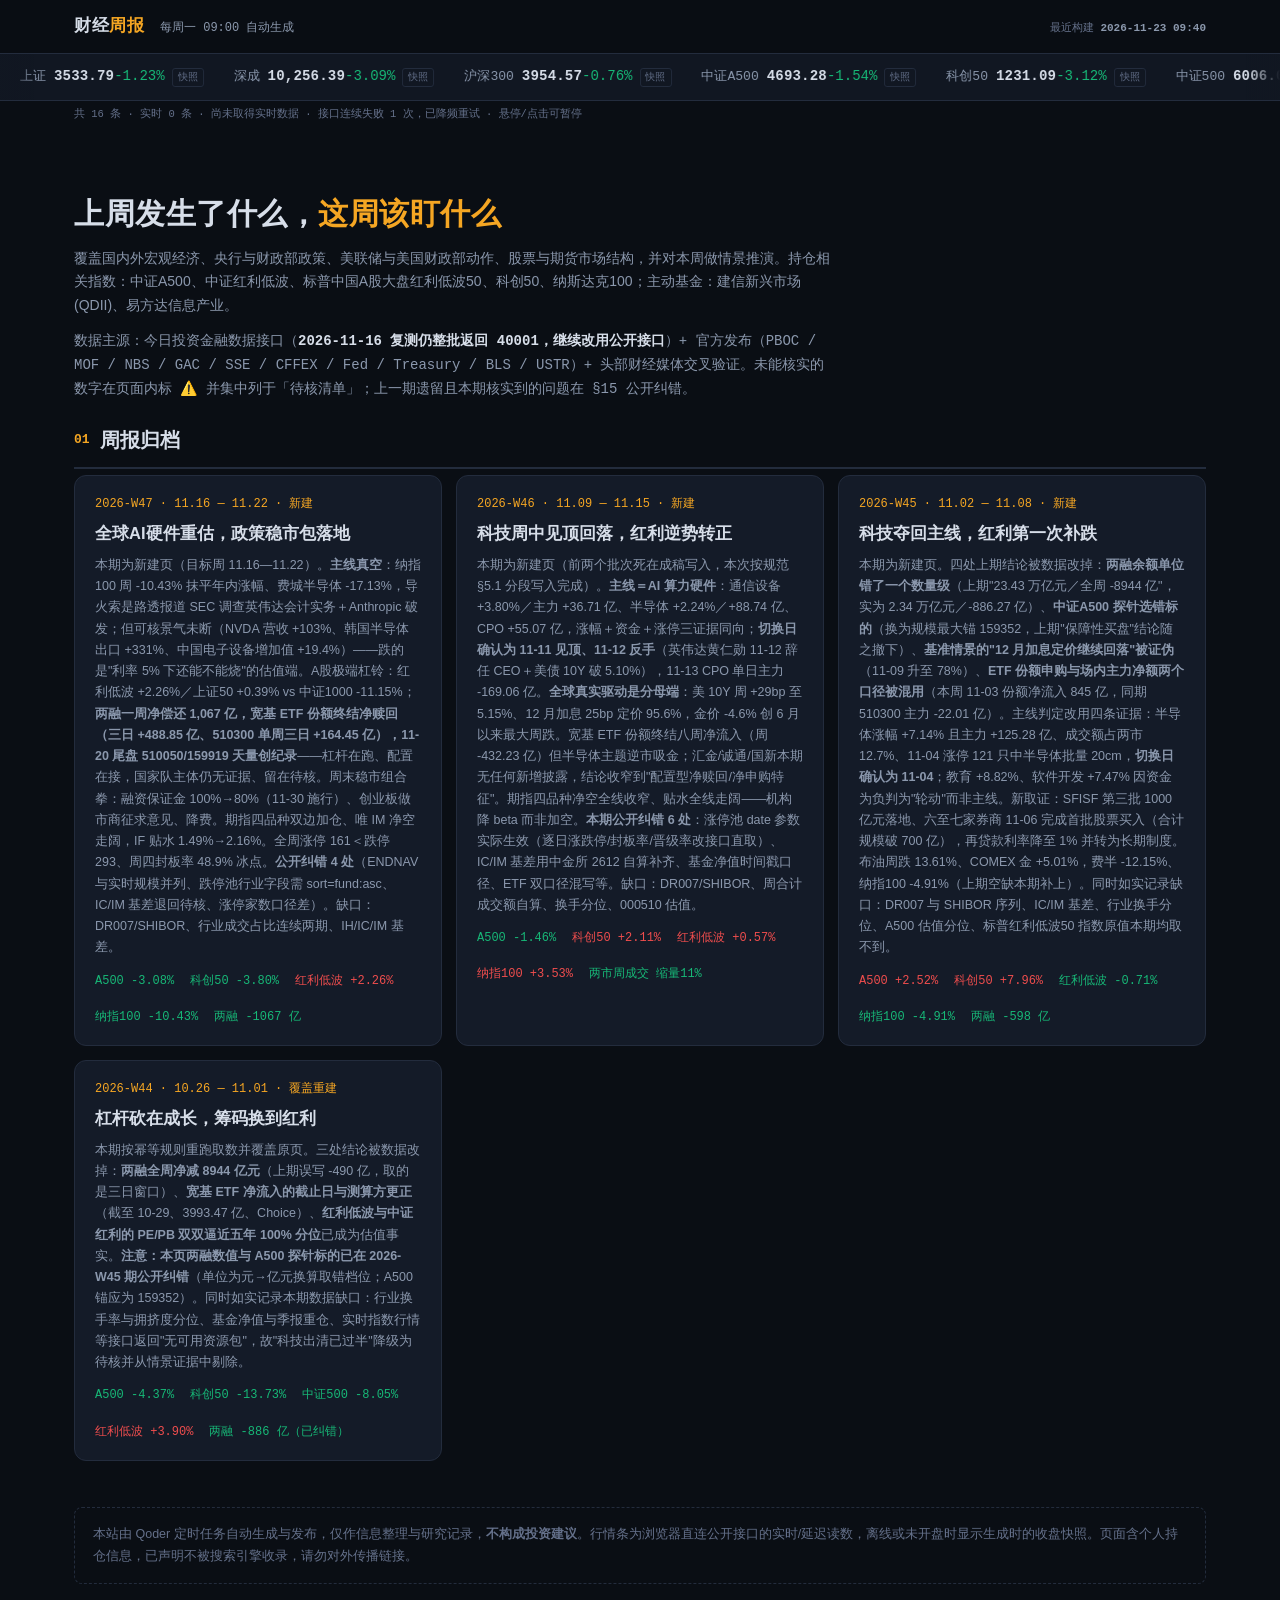
==== commit 0949c448: "report: 2026-W47 全球AI硬件重估，政策稳市包落地" ====
--- a/index.html
+++ b/index.html
@@ -27,7 +27,7 @@
   <div class="inner">
     <div class="brand">财经<span>周报</span></div>
     <div class="issue">每周一 09:00 自动生成</div>
-    <div class="stamp">最近构建 <b>2026-11-16 13:10</b></div>
+    <div class="stamp">最近构建 <b>2026-11-23 09:40</b></div>
   </div>
 </header>
 
@@ -44,6 +44,12 @@
   <section>
     <h2><span class="no">01</span>周报归档</h2>
     <div class="grid g3">
+      <a class="wk" href="weeks/2026-W47.html">
+        <div class="id">2026-W47 · 11.16 — 11.22 · 新建</div>
+        <div class="t">全球AI硬件重估，政策稳市包落地</div>
+        <div class="d">本期为新建页（目标周 11.16—11.22）。<b>主线真空</b>：纳指100 周 -10.43% 抹平年内涨幅、费城半导体 -17.13%，导火索是路透报道 SEC 调查英伟达会计实务＋Anthropic 破发；但可核景气未断（NVDA 营收 +103%、韩国半导体出口 +331%、中国电子设备增加值 +19.4%）——跌的是"利率 5% 下还能不能烧"的估值端。A股极端杠铃：红利低波 +2.26%／上证50 +0.39% vs 中证1000 -11.15%；<b>两融一周净偿还 1,067 亿，宽基 ETF 份额终结净赎回（三日 +488.85 亿、510300 单周三日 +164.45 亿），11-20 尾盘 510050/159919 天量创纪录</b>——杠杆在跑、配置在接，国家队主体仍无证据、留在待核。周末稳市组合拳：融资保证金 100%→80%（11-30 施行）、创业板做市商征求意见、降费。期指四品种双边加仓、唯 IM 净空走阔，IF 贴水 1.49%→2.16%。全周涨停 161＜跌停 293、周四封板率 48.9% 冰点。<b>公开纠错 4 处</b>（ENDNAV 与实时规模并列、跌停池行业字段需 sort=fund:asc、IC/IM 基差退回待核、涨停家数口径差）。缺口：DR007/SHIBOR、行业成交占比连续两期、IH/IC/IM 基差。</div>
+        <div class="row"><span class="down">A500 -3.08%</span><span class="down">科创50 -3.80%</span><span class="up">红利低波 +2.26%</span><span class="down">纳指100 -10.43%</span><span class="down">两融 -1067 亿</span></div>
+      </a>
       <a class="wk" href="weeks/2026-W46.html">
         <div class="id">2026-W46 · 11.09 — 11.15 · 新建</div>
         <div class="t">科技周中见顶回落，红利逆势转正</div>
@@ -73,22 +79,22 @@
 <script src="assets/js/ticker.js?v=2026-11-06n"></script>
 <script>
 window.FW_TICK = [
-  {name:"上证",     em:"1.000001", tc:"sh000001", dec:2, snapshot:{price:3634.35, pct:-0.59}},
-  {name:"深成",     em:"0.399001", tc:"sz399001", dec:2, snapshot:{price:10968.79, pct:-2.05}},
-  {name:"沪深300",  em:"1.000300", tc:"sh000300", dec:2, snapshot:{price:4016.29, pct:-0.68}},
-  {name:"中证A500", em:"1.000510", tc:"sh000510", dec:2, snapshot:{price:4842.51, pct:-1.17}},
-  {name:"科创50",   em:"1.000688", tc:"sh000688", dec:2, snapshot:{price:1279.66, pct:-2.30}},
-  {name:"中证500",  em:"1.000905", tc:"sh000905", dec:2, snapshot:{price:6465.49, pct:-2.10}},
-  {name:"创业板",   em:"0.399006", tc:"sz399006", dec:2, snapshot:{price:2426.08, pct:-3.32}},
-  {name:"红利低波", em:"2.H30269",               dec:2, snapshot:{price:11363.61, pct:1.24}},
-  {name:"标普红利低波50", em:"1.515450",         dec:3, snapshot:{price:1.461, pct:1.32}},
-  {name:"恒生",     em:"100.HSI",    tc:"hkHSI",  dec:2, snapshot:{price:23637.60, pct:-1.55}},
-  {name:"纳指100",  em:"100.NDX100", tc:"usNDX",  dec:2, snapshot:{price:27943.74, pct:-1.22}},
-  {name:"纳指综合", em:"100.NDX",    tc:"usIXIC", dec:2, snapshot:{price:25136.27, pct:-0.91}},
-  {name:"标普500",  em:"100.SPX",    tc:"usINX",  dec:2, snapshot:{price:7561.67, pct:-0.40}},
-  {name:"道指",     em:"100.DJIA",   tc:"usDJI",  dec:2, snapshot:{price:52347.55, pct:0.10}},
-  {name:"布伦特",                               dec:2, snapshot:{price:96.29, pct:-1.66}},
-  {name:"USD/CNH",                              dec:4, snapshot:{price:6.6747, pct:0.01}}
+  {name:"上证",     em:"1.000001", tc:"sh000001", dec:2, snapshot:{price:3533.79, pct:-1.23}},
+  {name:"深成",     em:"0.399001", tc:"sz399001", dec:2, snapshot:{price:10256.39, pct:-3.09}},
+  {name:"沪深300",  em:"1.000300", tc:"sh000300", dec:2, snapshot:{price:3954.57, pct:-0.76}},
+  {name:"中证A500", em:"1.000510", tc:"sh000510", dec:2, snapshot:{price:4693.28, pct:-1.54}},
+  {name:"科创50",   em:"1.000688", tc:"sh000688", dec:2, snapshot:{price:1231.09, pct:-3.12}},
+  {name:"中证500",  em:"1.000905", tc:"sh000905", dec:2, snapshot:{price:6006.08, pct:-3.93}},
+  {name:"创业板",   em:"0.399006", tc:"sz399006", dec:2, snapshot:{price:2212.13, pct:-3.54}},
+  {name:"红利低波", em:"2.H30269",               dec:2, snapshot:{price:11620.32, pct:0.28}},
+  {name:"标普红利低波50", em:"1.515450",         dec:3, snapshot:{price:1.515, pct:0.40}},
+  {name:"恒生",     em:"100.HSI",    tc:"hkHSI",  dec:2, snapshot:{price:22410.80, pct:-1.89}},
+  {name:"纳指100",  em:"100.NDX100", tc:"usNDX",  dec:2, snapshot:{price:25028.98, pct:-5.61}},
+  {name:"纳指综合", em:"100.NDX",    tc:"usIXIC", dec:2, snapshot:{price:22617.73, pct:-5.28}},
+  {name:"标普500",  em:"100.SPX",    tc:"usINX",  dec:2, snapshot:{price:6910.39, pct:-3.70}},
+  {name:"道指",     em:"100.DJIA",   tc:"usDJI",  dec:2, snapshot:{price:48147.33, pct:-1.93}},
+  {name:"布伦特",                               dec:2, snapshot:{price:92.59, pct:-0.01}},
+  {name:"USD/CNH",                              dec:4, snapshot:{price:6.6752, pct:-0.26}}
 ];
 </script>
 </body>
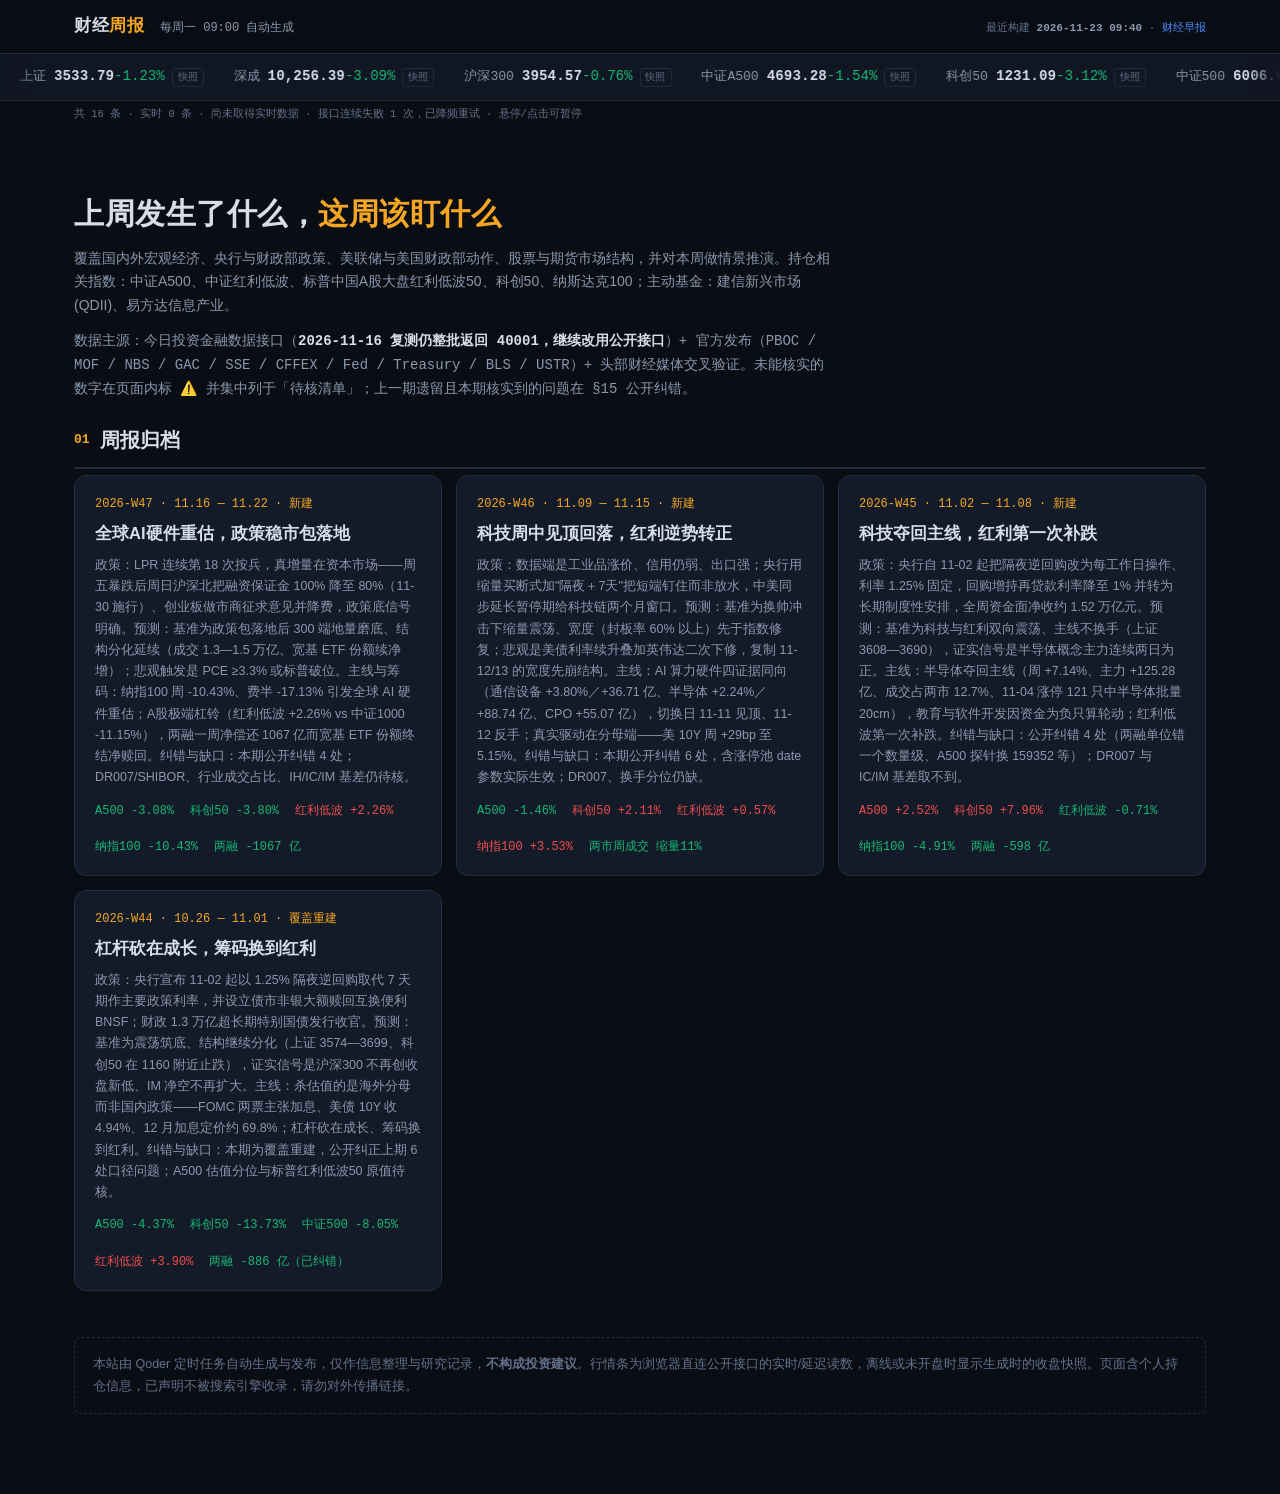
==== commit 3f8f3640: "weekly: 节序改为政策 02—04、情景推演提前到 08（历史期不追溯）；归档卡片改四句（政策/预测/主线/纠错，≤200 中文字）并补 archive_summary；全站页头加财经早报互链；" ====
--- a/index.html
+++ b/index.html
@@ -27,7 +27,7 @@
   <div class="inner">
     <div class="brand">财经<span>周报</span></div>
     <div class="issue">每周一 09:00 自动生成</div>
-    <div class="stamp">最近构建 <b>2026-11-23 09:40</b></div>
+    <div class="stamp">最近构建 <b>2026-11-23 09:40</b> · <a href="https://wmr-ram.github.io/financial-morning-post/">财经早报</a></div>
   </div>
 </header>
 
@@ -47,25 +47,25 @@
       <a class="wk" href="weeks/2026-W47.html">
         <div class="id">2026-W47 · 11.16 — 11.22 · 新建</div>
         <div class="t">全球AI硬件重估，政策稳市包落地</div>
-        <div class="d">本期为新建页（目标周 11.16—11.22）。<b>主线真空</b>：纳指100 周 -10.43% 抹平年内涨幅、费城半导体 -17.13%，导火索是路透报道 SEC 调查英伟达会计实务＋Anthropic 破发；但可核景气未断（NVDA 营收 +103%、韩国半导体出口 +331%、中国电子设备增加值 +19.4%）——跌的是"利率 5% 下还能不能烧"的估值端。A股极端杠铃：红利低波 +2.26%／上证50 +0.39% vs 中证1000 -11.15%；<b>两融一周净偿还 1,067 亿，宽基 ETF 份额终结净赎回（三日 +488.85 亿、510300 单周三日 +164.45 亿），11-20 尾盘 510050/159919 天量创纪录</b>——杠杆在跑、配置在接，国家队主体仍无证据、留在待核。周末稳市组合拳：融资保证金 100%→80%（11-30 施行）、创业板做市商征求意见、降费。期指四品种双边加仓、唯 IM 净空走阔，IF 贴水 1.49%→2.16%。全周涨停 161＜跌停 293、周四封板率 48.9% 冰点。<b>公开纠错 4 处</b>（ENDNAV 与实时规模并列、跌停池行业字段需 sort=fund:asc、IC/IM 基差退回待核、涨停家数口径差）。缺口：DR007/SHIBOR、行业成交占比连续两期、IH/IC/IM 基差。</div>
+        <div class="d">政策：LPR 连续第 18 次按兵，真增量在资本市场——周五暴跌后周日沪深北把融资保证金 100% 降至 80%（11-30 施行）、创业板做市商征求意见并降费，政策底信号明确。预测：基准为政策包落地后 300 端地量磨底、结构分化延续（成交 1.3—1.5 万亿、宽基 ETF 份额续净增）；悲观触发是 PCE ≥3.3% 或标普破位。主线与筹码：纳指100 周 -10.43%、费半 -17.13% 引发全球 AI 硬件重估；A股极端杠铃（红利低波 +2.26% vs 中证1000 -11.15%），两融一周净偿还 1067 亿而宽基 ETF 份额终结净赎回。纠错与缺口：本期公开纠错 4 处；DR007/SHIBOR、行业成交占比、IH/IC/IM 基差仍待核。</div>
         <div class="row"><span class="down">A500 -3.08%</span><span class="down">科创50 -3.80%</span><span class="up">红利低波 +2.26%</span><span class="down">纳指100 -10.43%</span><span class="down">两融 -1067 亿</span></div>
       </a>
       <a class="wk" href="weeks/2026-W46.html">
         <div class="id">2026-W46 · 11.09 — 11.15 · 新建</div>
         <div class="t">科技周中见顶回落，红利逆势转正</div>
-        <div class="d">本期为新建页（前两个批次死在成稿写入，本次按规范 §5.1 分段写入完成）。<b>主线＝AI 算力硬件</b>：通信设备 +3.80%／主力 +36.71 亿、半导体 +2.24%／+88.74 亿、CPO +55.07 亿，涨幅＋资金＋涨停三证据同向；<b>切换日确认为 11-11 见顶、11-12 反手</b>（英伟达黄仁勋 11-12 辞任 CEO＋美债 10Y 破 5.10%），11-13 CPO 单日主力 -169.06 亿。<b>全球真实驱动是分母端</b>：美 10Y 周 +29bp 至 5.15%、12 月加息 25bp 定价 95.6%，金价 -4.6% 创 6 月以来最大周跌。宽基 ETF 份额终结八周净流入（周 -432.23 亿）但半导体主题逆市吸金；汇金/诚通/国新本期无任何新增披露，结论收窄到"配置型净赎回/净申购特征"。期指四品种净空全线收窄、贴水全线走阔——机构降 beta 而非加空。<b>本期公开纠错 6 处</b>：涨停池 date 参数实际生效（逐日涨跌停/封板率/晋级率改接口直取）、IC/IM 基差用中金所 2612 自算补齐、基金净值时间戳口径、ETF 双口径混写等。缺口：DR007/SHIBOR、周合计成交额自算、换手分位、000510 估值。</div>
+        <div class="d">政策：数据端是工业品涨价、信用仍弱、出口强；央行用缩量买断式加"隔夜＋7天"把短端钉住而非放水，中美同步延长暂停期给科技链两个月窗口。预测：基准为换帅冲击下缩量震荡、宽度（封板率 60% 以上）先于指数修复；悲观是美债利率续升叠加英伟达二次下修，复制 11-12/13 的宽度先崩结构。主线：AI 算力硬件四证据同向（通信设备 +3.80%／+36.71 亿、半导体 +2.24%／+88.74 亿、CPO +55.07 亿），切换日 11-11 见顶、11-12 反手；真实驱动在分母端——美 10Y 周 +29bp 至 5.15%。纠错与缺口：本期公开纠错 6 处，含涨停池 date 参数实际生效；DR007、换手分位仍缺。</div>
         <div class="row"><span class="down">A500 -1.46%</span><span class="up">科创50 +2.11%</span><span class="up">红利低波 +0.57%</span><span class="up">纳指100 +3.53%</span><span class="down">两市周成交 缩量11%</span></div>
       </a>
       <a class="wk" href="weeks/2026-W45.html">
         <div class="id">2026-W45 · 11.02 — 11.08 · 新建</div>
         <div class="t">科技夺回主线，红利第一次补跌</div>
-        <div class="d">本期为新建页。四处上期结论被数据改掉：<b>两融余额单位错了一个数量级</b>（上期"23.43 万亿元／全周 -8944 亿"，实为 2.34 万亿元／-886.27 亿）、<b>中证A500 探针选错标的</b>（换为规模最大锚 159352，上期"保障性买盘"结论随之撤下）、<b>基准情景的"12 月加息定价继续回落"被证伪</b>（11-09 升至 78%）、<b>ETF 份额申购与场内主力净额两个口径被混用</b>（本周 11-03 份额净流入 845 亿，同期 510300 主力 -22.01 亿）。主线判定改用四条证据：半导体涨幅 +7.14% 且主力 +125.28 亿、成交额占两市 12.7%、11-04 涨停 121 只中半导体批量 20cm，<b>切换日确认为 11-04</b>；教育 +8.82%、软件开发 +7.47% 因资金为负判为"轮动"而非主线。新取证：SFISF 第三批 1000 亿元落地、六至七家券商 11-06 完成首批股票买入（合计规模破 700 亿），再贷款利率降至 1% 并转为长期制度。布油周跌 13.61%、COMEX 金 +5.01%，费半 -12.15%、纳指100 -4.91%（上期空缺本期补上）。同时如实记录缺口：DR007 与 SHIBOR 序列、IC/IM 基差、行业换手分位、A500 估值分位、标普红利低波50 指数原值本期均取不到。</div>
+        <div class="d">政策：央行自 11-02 起把隔夜逆回购改为每工作日操作、利率 1.25% 固定，回购增持再贷款利率降至 1% 并转为长期制度性安排，全周资金面净收约 1.52 万亿元。预测：基准为科技与红利双向震荡、主线不换手（上证 3608—3690），证实信号是半导体概念主力连续两日为正。主线：半导体夺回主线（周 +7.14%、主力 +125.28 亿、成交占两市 12.7%、11-04 涨停 121 只中半导体批量 20cm），教育与软件开发因资金为负只算轮动；红利低波第一次补跌。纠错与缺口：公开纠错 4 处（两融单位错一个数量级、A500 探针换 159352 等）；DR007 与 IC/IM 基差取不到。</div>
         <div class="row"><span class="up">A500 +2.52%</span><span class="up">科创50 +7.96%</span><span class="down">红利低波 -0.71%</span><span class="down">纳指100 -4.91%</span><span class="down">两融 -598 亿</span></div>
       </a>
       <a class="wk" href="weeks/2026-W44.html">
         <div class="id">2026-W44 · 10.26 — 11.01 · 覆盖重建</div>
         <div class="t">杠杆砍在成长，筹码换到红利</div>
-        <div class="d">本期按幂等规则重跑取数并覆盖原页。三处结论被数据改掉：<b>两融全周净减 8944 亿元</b>（上期误写 -490 亿，取的是三日窗口）、<b>宽基 ETF 净流入的截止日与测算方更正</b>（截至 10-29、3993.47 亿、Choice）、<b>红利低波与中证红利的 PE/PB 双双逼近五年 100% 分位</b>已成为估值事实。<b>注意：本页两融数值与 A500 探针标的已在 2026-W45 期公开纠错</b>（单位为元→亿元换算取错档位；A500 锚应为 159352）。同时如实记录本期数据缺口：行业换手率与拥挤度分位、基金净值与季报重仓、实时指数行情等接口返回"无可用资源包"，故"科技出清已过半"降级为待核并从情景证据中剔除。</div>
+        <div class="d">政策：央行宣布 11-02 起以 1.25% 隔夜逆回购取代 7 天期作主要政策利率，并设立债市非银大额赎回互换便利 BNSF；财政 1.3 万亿超长期特别国债发行收官。预测：基准为震荡筑底、结构继续分化（上证 3574—3699、科创50 在 1160 附近止跌），证实信号是沪深300 不再创收盘新低、IM 净空不再扩大。主线：杀估值的是海外分母而非国内政策——FOMC 两票主张加息、美债 10Y 收 4.94%、12 月加息定价约 69.8%；杠杆砍在成长、筹码换到红利。纠错与缺口：本期为覆盖重建，公开纠正上期 6 处口径问题；A500 估值分位与标普红利低波50 原值待核。</div>
         <div class="row"><span class="down">A500 -4.37%</span><span class="down">科创50 -13.73%</span><span class="down">中证500 -8.05%</span><span class="up">红利低波 +3.90%</span><span class="down">两融 -886 亿（已纠错）</span></div>
       </a>
     </div>
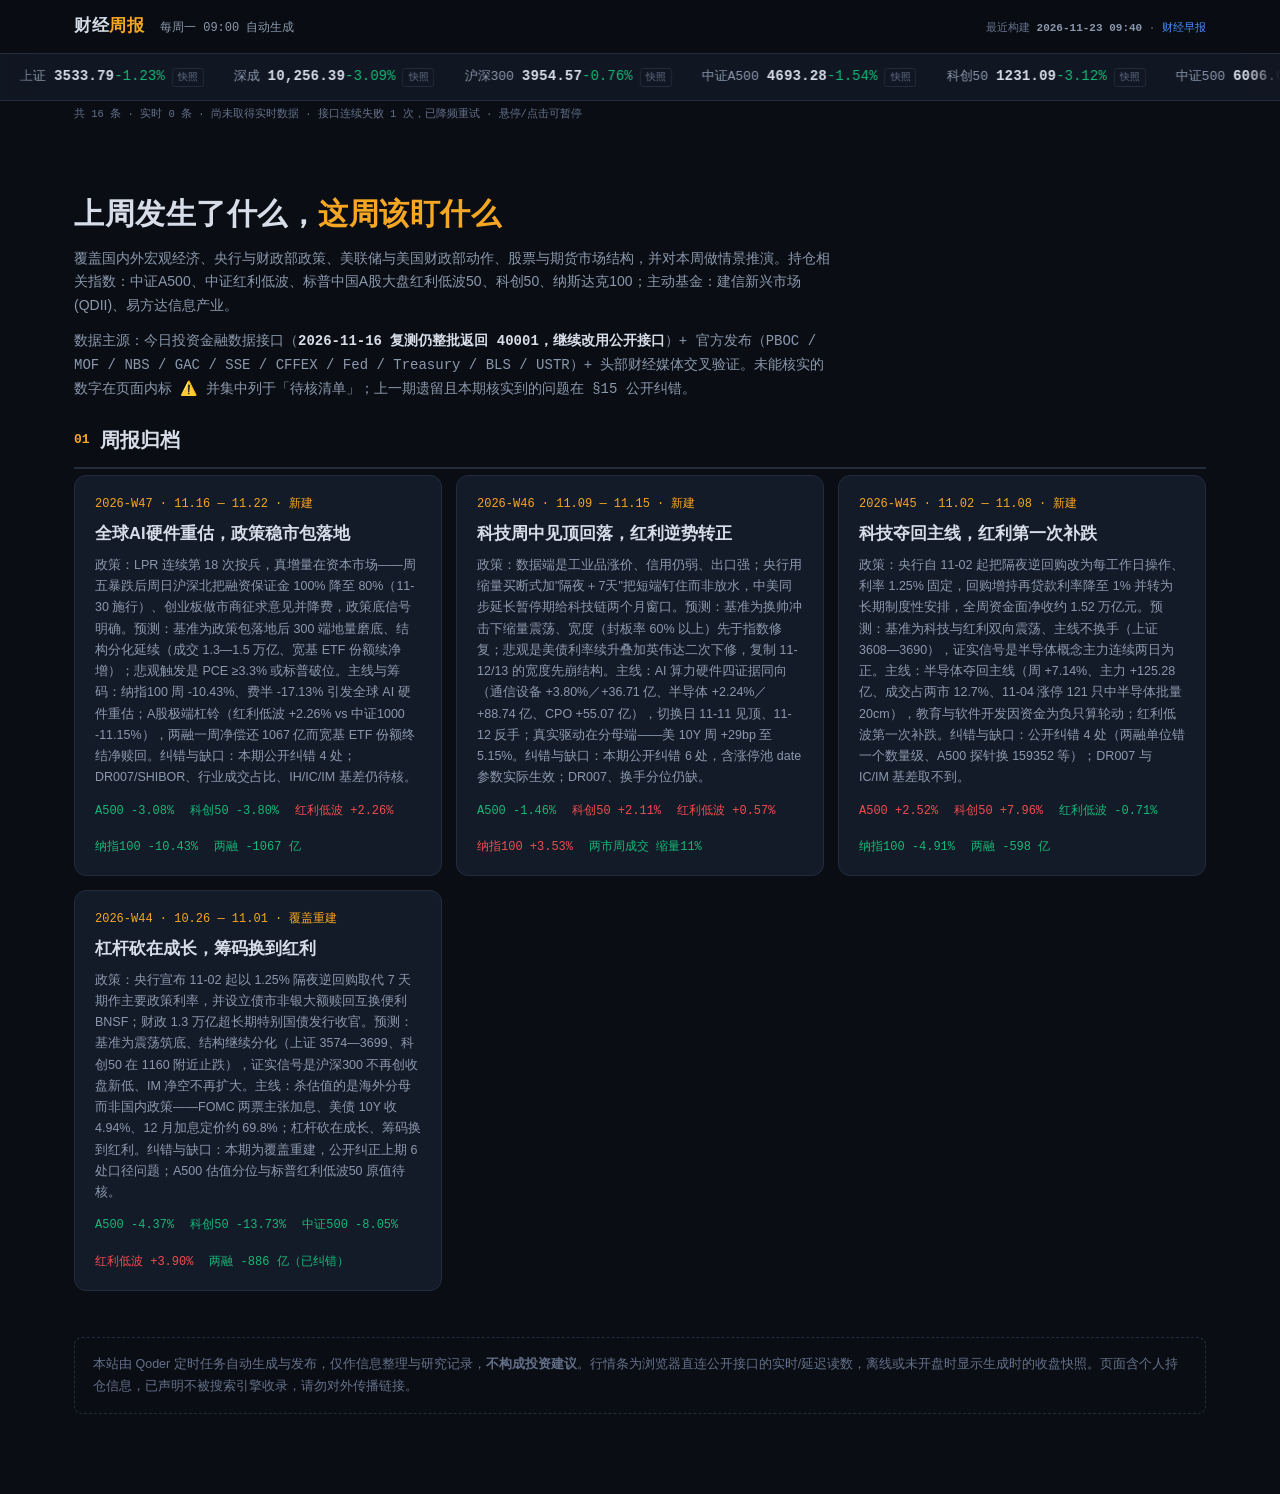
==== commit fdd0378a: "weekly: chart.js 与早报同步（单序列折线按方向着色、图内标'红涨绿跌'、分组柱不误标），全站 ?v 递增到 2026-11-25a" ====
--- a/index.html
+++ b/index.html
@@ -5,7 +5,7 @@
 <meta name="viewport" content="width=device-width, initial-scale=1">
 <meta name="robots" content="noindex,nofollow">
 <title>财经周报 · 归档</title>
-<link rel="stylesheet" href="assets/css/theme.css?v=2026-11-06n">
+<link rel="stylesheet" href="assets/css/theme.css?v=2026-11-25a">
 <style>
   .hero { padding: 34px 0 10px; }
   .hero h1 { font-size: 30px; margin: 0 0 8px; letter-spacing: .5px; }
@@ -76,7 +76,7 @@
   </div>
 </div>
 
-<script src="assets/js/ticker.js?v=2026-11-06n"></script>
+<script src="assets/js/ticker.js?v=2026-11-25a"></script>
 <script>
 window.FW_TICK = [
   {name:"上证",     em:"1.000001", tc:"sh000001", dec:2, snapshot:{price:3533.79, pct:-1.23}},
